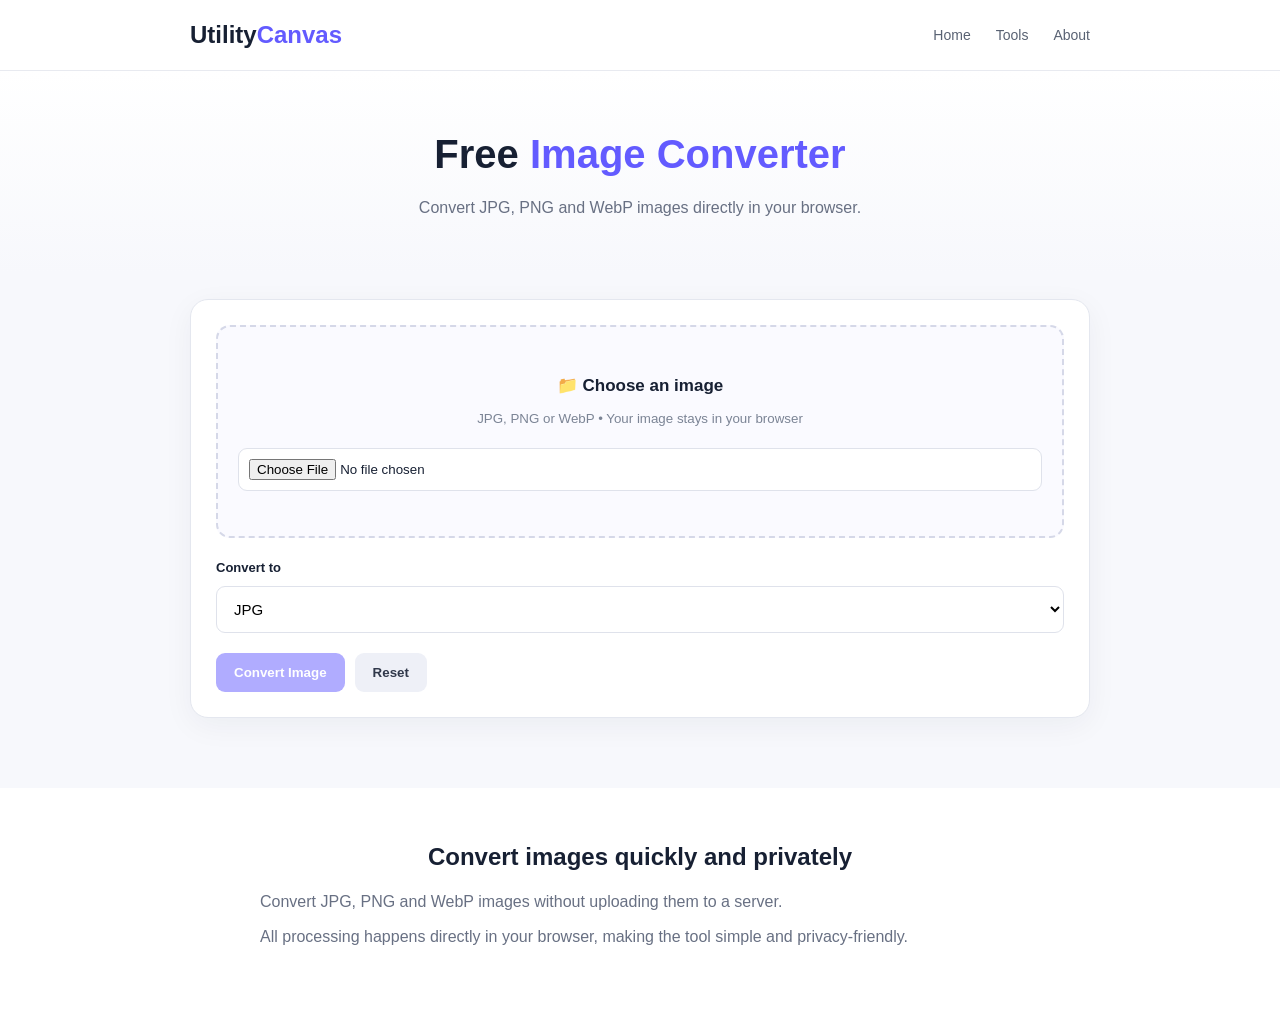
==== converter.html @ 75de2565 "Create converter.html" ====
<!DOCTYPE html>
<html lang="en">
<head>
<meta charset="UTF-8">
<meta name="viewport" content="width=device-width,initial-scale=1.0">

<meta name="description" content="Free online image converter. Convert JPG, PNG and WebP images directly in your browser.">

<title>Image Converter - UtilityCanvas</title>

<style>
*{
box-sizing:border-box;
margin:0;
padding:0
}

body{
font-family:Arial,Helvetica,sans-serif;
background:#f7f8fc;
color:#172033;
line-height:1.6
}

a{
text-decoration:none;
color:inherit
}

.container{
width:min(900px,92%);
margin:auto
}

header{
background:#fff;
border-bottom:1px solid #e8eaf0
}

.nav{
min-height:70px;
display:flex;
align-items:center;
justify-content:space-between
}

.logo{
font-size:24px;
font-weight:800
}

.logo span{
color:#635bff
}

.nav-links{
display:flex;
gap:25px;
font-size:14px;
color:#596273
}

.hero{
padding:60px 0 35px;
text-align:center;
background:linear-gradient(180deg,#fff 0%,#f7f8fc 100%)
}

.hero h1{
font-size:40px;
line-height:1.15
}

.hero h1 span{
color:#635bff
}

.hero p{
max-width:700px;
margin:18px auto;
color:#687083
}

.tool-box{
background:#fff;
border:1px solid #e4e7ef;
border-radius:18px;
padding:25px;
margin:25px auto 70px;
box-shadow:0 8px 30px rgba(20,30,60,.05)
}

.drop{
border:2px dashed #d5d8e8;
border-radius:14px;
padding:45px 20px;
text-align:center;
background:#fafaff
}

.drop strong{
display:block;
font-size:17px;
margin-bottom:6px
}

.drop small{
color:#7b8495
}

.file-input{
display:block;
width:100%;
margin-top:18px;
padding:10px;
border:1px solid #dfe2eb;
border-radius:9px;
background:#fff
}

.preview{
display:none;
margin-top:20px;
text-align:center;
background:#f1f3f8;
border-radius:14px;
padding:15px
}

.preview img{
display:block;
max-width:100%;
max-height:450px;
margin:auto;
border-radius:8px
}

.field{
margin-top:20px
}

.field label{
display:block;
font-size:13px;
font-weight:700;
margin-bottom:7px
}

.field select{
width:100%;
padding:13px;
border:1px solid #dfe2eb;
border-radius:9px;
font-size:15px;
background:#fff
}

.actions{
display:flex;
gap:10px;
margin-top:20px;
flex-wrap:wrap
}

button{
border:0;
border-radius:9px;
padding:12px 18px;
background:#635bff;
color:white;
font-weight:700;
cursor:pointer
}

button.secondary{
background:#eef0f7;
color:#30384a
}

button:disabled{
opacity:.5;
cursor:not-allowed
}

.result{
margin-top:20px;
padding:18px;
background:#f8f9fd;
border-radius:12px;
display:none
}

.stats{
display:grid;
grid-template-columns:repeat(3,1fr);
gap:10px;
margin-top:15px
}

.stat{
background:#fff;
padding:15px;
border-radius:10px;
text-align:center
}

.stat strong{
display:block;
font-size:18px
}

.stat small{
color:#7b8495
}

.info{
padding:50px 0;
background:#fff
}

.info h2{
text-align:center;
margin-bottom:12px
}

.info p{
color:#687083;
max-width:760px;
margin:10px auto
}

@media(max-width:650px){

.hero h1{
font-size:33px
}

.stats{
grid-template-columns:1fr
}

.nav-links{
gap:12px;
font-size:12px
}
}
</style>
</head>

<body>

<header>
<div class="container nav">

<a href="index.html" class="logo">
Utility<span>Canvas</span>
</a>

<div class="nav-links">
<a href="index.html">Home</a>
<a href="index.html#tools">Tools</a>
<a href="index.html#about">About</a>
</div>

</div>
</header>

<section class="hero">

<div class="container">

<h1>
Free <span>Image Converter</span>
</h1>

<p>
Convert JPG, PNG and WebP images directly in your browser.
</p>

</div>

</section>

<main class="container">

<div class="tool-box">

<div class="drop">

<strong>📁 Choose an image</strong>

<small>
JPG, PNG or WebP • Your image stays in your browser
</small>

<input
id="file"
class="file-input"
type="file"
accept=".jpg,.jpeg,.png,.webp,image/jpeg,image/png,image/webp"
>

</div>


<div class="preview" id="previewBox">

<img id="previewImage" alt="Image preview">

</div>


<div class="field">

<label>
Convert to
</label>

<select id="format">

<option value="image/jpeg">
JPG
</option>

<option value="image/png">
PNG
</option>

<option value="image/webp">
WebP
</option>

</select>

</div>


<div class="actions">

<button id="convert" disabled>
Convert Image
</button>

<button id="reset" class="secondary">
Reset
</button>

</div>


<div class="result" id="result">

<strong>
Converted image ready
</strong>

<div class="stats">

<div class="stat">

<strong id="originalSize">
—
</strong>

<small>
Original
</small>

</div>

<div class="stat">

<strong id="newSize">
—
</strong>

<small>
Converted
</small>

</div>

<div class="stat">

<strong id="dimensions">
—
</strong>

<small>
Dimensions
</small>

</div>

</div>


<div class="actions">

<button id="download">
Download Image
</button>

</div>

</div>

</div>

</main>


<section class="info">

<div class="container">

<h2>
Convert images quickly and privately
</h2>

<p>
Convert JPG, PNG and WebP images without uploading them to a server.
</p>

<p>
All processing happens directly in your browser, making the tool simple and privacy-friendly.
</p>

</div>

</section>


<script>

const fileInput =
document.getElementById("file");

const previewBox =
document.getElementById("previewBox");

const previewImage =
document.getElementById("previewImage");

const format =
document.getElementById("format");

const convertBtn =
document.getElementById("convert");

const resetBtn =
document.getElementById("reset");

const result =
document.getElementById("result");

const downloadBtn =
document.getElementById("download");

let image = null;

let originalFile = null;

let convertedBlob = null;


/* =========================
   LOAD IMAGE
========================= */

fileInput.addEventListener(
"change",
function(){

const file =
this.files && this.files[0];

if(!file){
return;
}

if(
file.type !== "image/jpeg" &&
file.type !== "image/png" &&
file.type !== "image/webp"
){

alert(
"Please choose a JPG, PNG or WebP image."
);

fileInput.value = "";

return;

}

originalFile = file;

const reader =
new FileReader();

reader.onload =
function(event){

const img =
new Image();

img.onload =
function(){

image = img;

previewImage.src =
event.target.result;

previewBox.style.display =
"block";

convertBtn.disabled =
false;

result.style.display =
"none";

};

img.onerror =
function(){

alert(
"This image could not be loaded."
);

};

img.src =
event.target.result;

};

reader.onerror =
function(){

alert(
"Unable to read this image."
);

};

reader.readAsDataURL(file);

});


/* =========================
   CONVERT
========================= */

convertBtn.addEventListener(
"click",
function(){

if(!image){
return;
}

const canvas =
document.createElement("canvas");

canvas.width =
image.naturalWidth;

canvas.height =
image.naturalHeight;

const ctx =
canvas.getContext("2d");


/*
 JPG does not support transparency.
 Use white background.
*/

if(format.value === "image/jpeg"){

ctx.fillStyle =
"#ffffff";

ctx.fillRect(
0,
0,
canvas.width,
canvas.height
);

}


ctx.drawImage(
image,
0,
0
);


let quality = 0.92;

if(format.value === "image/png"){
quality = undefined;
}


canvas.toBlob(
function(blob){

if(!blob){

alert(
"Unable to convert this image."
);

return;

}

convertedBlob =
blob;


document.getElementById(
"originalSize"
).textContent =
formatBytes(
originalFile.size
);


document.getElementById(
"newSize"
).textContent =
formatBytes(
blob.size
);


document.getElementById(
"dimensions"
).textContent =
image.naturalWidth +
" × " +
image.naturalHeight +
" px";


result.style.display =
"block";

},
format.value,
quality
);

});


/* =========================
   DOWNLOAD
========================= */

downloadBtn.addEventListener(
"click",
function(){

if(!convertedBlob){
return;
}

let extension =
"jpg";

if(format.value === "image/png"){
extension = "png";
}

if(format.value === "image/webp"){
extension = "webp";
}


const url =
URL.createObjectURL(
convertedBlob
);

const link =
document.createElement("a");

link.href = url;

link.download =
"utilitycanvas-converted." +
extension;

document.body.appendChild(link);

link.click();

link.remove();


setTimeout(
function(){

URL.revokeObjectURL(url);

},
1000
);

});


/* =========================
   RESET
========================= */

resetBtn.addEventListener(
"click",
function(){

fileInput.value = "";

image = null;

originalFile = null;

convertedBlob = null;

previewImage.removeAttribute(
"src"
);

previewBox.style.display =
"none";

result.style.display =
"none";

convertBtn.disabled =
true;

});


/* =========================
   FORMAT BYTES
========================= */

function formatBytes(bytes){

if(bytes < 1024){

return bytes + " B";

}

if(bytes < 1024 * 1024){

return (
bytes / 1024
).toFixed(2) + " KB";

}

return (
bytes / 1024 / 1024
).toFixed(2) + " MB";

}

</script>

</body>
</html>
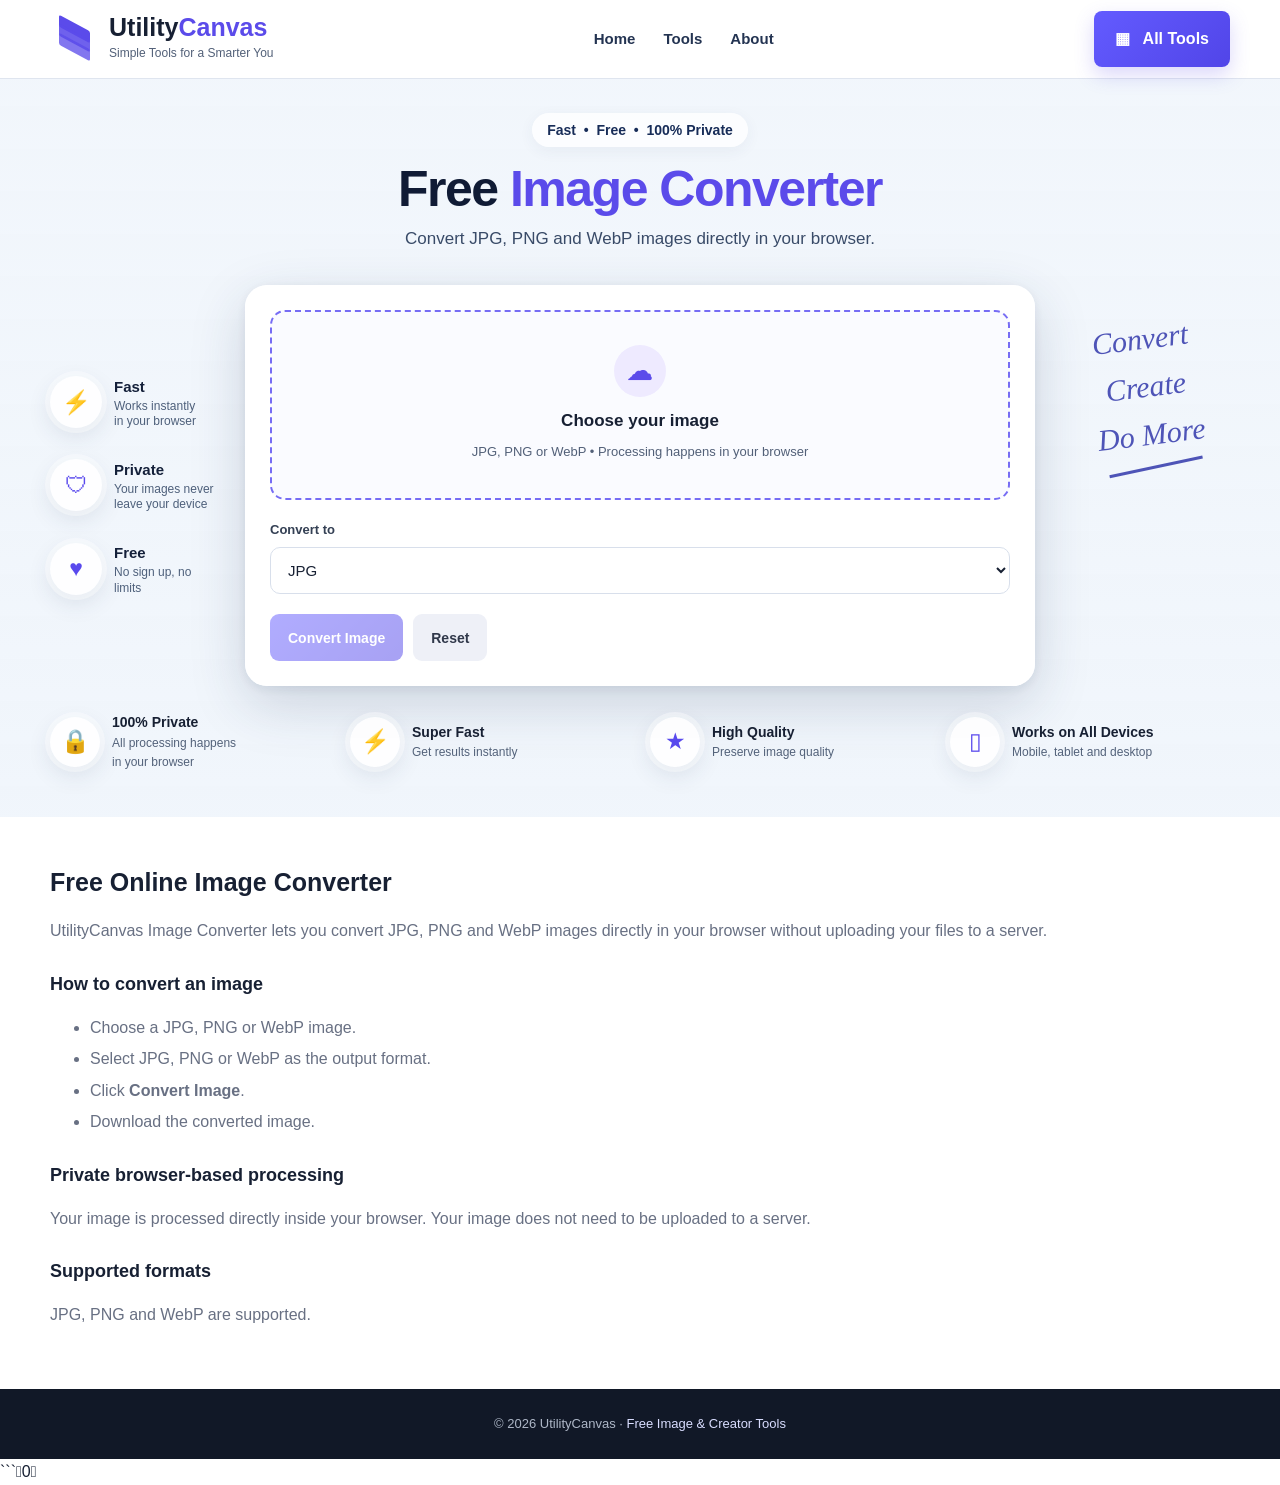
==== commit aff274e0: "Update converter.html" ====
--- a/converter.html
+++ b/converter.html
@@ -2,247 +2,283 @@
 <html lang="en">
 <head>
 <meta charset="UTF-8">
-<meta name="viewport" content="width=device-width,initial-scale=1.0">
-
-<meta name="description" content="Free online image converter. Convert JPG, PNG and WebP images directly in your browser.">
-
-<title>Image Converter - UtilityCanvas</title>
+<meta name="viewport" content="width=device-width, initial-scale=1.0">
+
+<title>Free Image Converter — Convert JPG, PNG & WebP | UtilityCanvas</title>
+<meta name="description" content="Convert JPG, PNG and WebP images online for free. Convert images directly in your browser with fast, private processing.">
+<meta name="robots" content="index, follow">
+<link rel="canonical" href="https://utilitycanvas.pages.dev/converter.html">
 
 <style>
-*{
-box-sizing:border-box;
-margin:0;
-padding:0
-}
-
+*{box-sizing:border-box}
+html{scroll-behavior:smooth}
 body{
-font-family:Arial,Helvetica,sans-serif;
-background:#f7f8fc;
-color:#172033;
-line-height:1.6
-}
-
-a{
-text-decoration:none;
-color:inherit
-}
-
-.container{
-width:min(900px,92%);
-margin:auto
-}
+  margin:0;
+  font-family:Arial,Helvetica,sans-serif;
+  color:#172033;
+  line-height:1.6;
+  background:#fff;
+}
+body::before{
+  content:"";
+  position:fixed;
+  inset:0;
+  z-index:-1;
+  height:850px;
+  background:
+    linear-gradient(rgba(238,244,251,.78),rgba(238,244,251,.86)),
+    url("https://images.unsplash.com/photo-1501785888041-af3ef285b470?auto=format&fit=crop&w=2400&q=85")
+    center/cover no-repeat;
+}
+a{color:inherit;text-decoration:none}
+.container{width:min(1180px,calc(100% - 32px));margin:auto}
 
 header{
-background:#fff;
-border-bottom:1px solid #e8eaf0
-}
-
+  background:rgba(255,255,255,.94);
+  backdrop-filter:blur(14px);
+  -webkit-backdrop-filter:blur(14px);
+  border-bottom:1px solid rgba(220,227,238,.9);
+  position:sticky;
+  top:0;
+  z-index:100;
+}
 .nav{
-min-height:70px;
-display:flex;
-align-items:center;
-justify-content:space-between
-}
-
-.logo{
-font-size:24px;
-font-weight:800
-}
-
-.logo span{
-color:#635bff
-}
-
+  min-height:78px;
+  display:flex;
+  align-items:center;
+  justify-content:space-between;
+  gap:25px;
+}
+.brand{display:flex;align-items:center;gap:11px}
+.brand-icon{
+  width:48px;height:48px;position:relative;
+  display:flex;align-items:center;justify-content:center
+}
+.brand-icon span{
+  position:absolute;width:31px;height:12px;
+  background:#5b4bea;transform:skewY(28deg);border-radius:2px
+}
+.brand-icon span:nth-child(1){top:8px}
+.brand-icon span:nth-child(2){top:17px;opacity:.88}
+.brand-icon span:nth-child(3){top:26px;opacity:.76}
+.brand-text strong{
+  display:block;font-size:25px;line-height:1;color:#172033
+}
+.brand-text strong span{color:#5b4bea}
+.brand-text small{
+  display:block;margin-top:4px;color:#526078;font-size:12px
+}
 .nav-links{
-display:flex;
-gap:25px;
-font-size:14px;
-color:#596273
-}
-
-.hero{
-padding:60px 0 35px;
-text-align:center;
-background:linear-gradient(180deg,#fff 0%,#f7f8fc 100%)
-}
-
+  display:flex;align-items:center;gap:28px;
+  font-size:15px;font-weight:600
+}
+.nav-links a{color:#243452}
+.nav-links a:hover{color:#5b4bea}
+.all-tools{
+  display:inline-flex;align-items:center;gap:9px;
+  padding:15px 21px;border-radius:8px;
+  background:linear-gradient(135deg,#635bff,#5145e8);
+  color:#fff!important;font-weight:700;
+  box-shadow:0 8px 20px rgba(89,72,230,.22)
+}
+
+.hero{padding:34px 0 12px;text-align:center}
+.badge{
+  display:inline-block;padding:6px 15px;border-radius:20px;
+  background:rgba(255,255,255,.78);color:#172c58;
+  font-size:14px;font-weight:700;
+  box-shadow:0 4px 15px rgba(50,70,100,.06)
+}
 .hero h1{
-font-size:40px;
-line-height:1.15
-}
-
-.hero h1 span{
-color:#635bff
-}
-
+  margin:15px 0 8px;font-size:50px;line-height:1.1;
+  letter-spacing:-1.5px;color:#101b35
+}
+.hero h1 span{color:#5b4bea}
 .hero p{
-max-width:700px;
-margin:18px auto;
-color:#687083
+  max-width:700px;margin:0 auto;color:#394b68;font-size:17px
+}
+
+.main-layout{
+  display:grid;
+  grid-template-columns:170px minmax(0,1fr) 170px;
+  gap:25px;
+  align-items:center;
+  margin-top:20px
+}
+.side-features{display:flex;flex-direction:column;gap:28px}
+.feature{display:flex;align-items:center;gap:12px}
+.feature-icon{
+  flex:0 0 52px;width:52px;height:52px;border-radius:50%;
+  display:flex;align-items:center;justify-content:center;
+  background:rgba(255,255,255,.88);color:#5949ed;font-size:23px;
+  box-shadow:0 0 0 5px rgba(255,255,255,.38),0 8px 25px rgba(45,55,90,.12)
+}
+.feature strong{display:block;font-size:15px;color:#14203a}
+.feature small{display:block;font-size:12px;line-height:1.3;color:#4e607b}
+
+.side-note{
+  align-self:start;padding-top:30px;color:#4e54b7;
+  font-size:30px;font-style:italic;font-family:cursive;
+  transform:rotate(-7deg);text-align:center
+}
+.side-note::after{
+  content:"";display:block;width:95px;height:3px;
+  margin:7px auto;background:#4e54b7;transform:rotate(-5deg)
 }
 
 .tool-box{
-background:#fff;
-border:1px solid #e4e7ef;
-border-radius:18px;
-padding:25px;
-margin:25px auto 70px;
-box-shadow:0 8px 30px rgba(20,30,60,.05)
+  background:rgba(255,255,255,.96);
+  border:1px solid rgba(255,255,255,.9);
+  border-radius:22px;
+  padding:24px;
+  box-shadow:0 18px 55px rgba(31,53,90,.18),0 3px 12px rgba(31,53,90,.08)
 }
 
 .drop{
-border:2px dashed #d5d8e8;
-border-radius:14px;
-padding:45px 20px;
-text-align:center;
-background:#fafaff
-}
-
-.drop strong{
-display:block;
-font-size:17px;
-margin-bottom:6px
-}
-
-.drop small{
-color:#7b8495
-}
-
-.file-input{
-display:block;
-width:100%;
-margin-top:18px;
-padding:10px;
-border:1px solid #dfe2eb;
-border-radius:9px;
-background:#fff
-}
-
-.preview{
-display:none;
-margin-top:20px;
-text-align:center;
-background:#f1f3f8;
-border-radius:14px;
-padding:15px
-}
-
-.preview img{
-display:block;
-max-width:100%;
-max-height:450px;
-margin:auto;
-border-radius:8px
-}
-
-.field{
-margin-top:20px
-}
-
+  position:relative;
+  min-height:190px;
+  border:2px dashed #766cf4;
+  border-radius:15px;
+  background:rgba(250,251,255,.94);
+  display:flex;
+  align-items:center;
+  justify-content:center;
+  text-align:center;
+  cursor:pointer;
+  overflow:hidden
+}
+.drop:hover,.drop.dragover{background:#f7f5ff;border-color:#5145e8}
+.drop-content{pointer-events:none}
+.upload-icon{
+  width:52px;height:52px;margin:0 auto 10px;border-radius:50%;
+  background:#eeeaff;color:#5b4bea;display:flex;
+  align-items:center;justify-content:center;font-size:25px;font-weight:bold
+}
+.drop strong{display:block;font-size:17px;margin-bottom:4px}
+.drop small{color:#526078;font-size:13px}
+.drop input{
+  position:absolute;inset:0;width:100%;height:100%;
+  opacity:0;cursor:pointer
+}
+
+.preview-wrap{
+  display:none;margin-top:20px;padding:15px;border-radius:14px;
+  background:#f8faff;border:1px solid #e4e9f2;overflow:hidden
+}
+.preview-wrap.show{display:block}
+.preview-title{font-size:13px;font-weight:700;margin-bottom:10px}
+.preview-image-wrap{
+  width:100%;overflow:hidden;border-radius:10px;
+  background:#222;text-align:center
+}
+#previewImage{
+  display:block;max-width:100%;max-height:430px;
+  margin:auto
+}
+
+.field{margin-top:20px}
 .field label{
-display:block;
-font-size:13px;
-font-weight:700;
-margin-bottom:7px
-}
-
+  display:block;font-size:13px;font-weight:700;
+  color:#344054;margin-bottom:7px
+}
 .field select{
-width:100%;
-padding:13px;
-border:1px solid #dfe2eb;
-border-radius:9px;
-font-size:15px;
-background:#fff
-}
-
-.actions{
-display:flex;
-gap:10px;
-margin-top:20px;
-flex-wrap:wrap
-}
-
+  width:100%;height:47px;padding:0 13px;
+  border:1px solid #d8dfeb;border-radius:10px;
+  background:#fff;color:#172033;font-size:15px;outline:none
+}
+.field select:focus{
+  border-color:#635bff;
+  box-shadow:0 0 0 3px rgba(99,91,255,.10)
+}
+
+.actions{display:flex;gap:10px;margin-top:20px}
 button{
-border:0;
-border-radius:9px;
-padding:12px 18px;
-background:#635bff;
-color:white;
-font-weight:700;
-cursor:pointer
-}
-
-button.secondary{
-background:#eef0f7;
-color:#30384a
-}
-
-button:disabled{
-opacity:.5;
-cursor:not-allowed
-}
+  border:0;border-radius:9px;min-height:47px;padding:12px 18px;
+  background:linear-gradient(135deg,#635bff,#5145e8);
+  color:#fff;font-weight:700;font-size:14px;cursor:pointer
+}
+button:hover{transform:translateY(-1px)}
+button.secondary{background:#eef0f7;color:#30384a}
+button:disabled{opacity:.5;cursor:not-allowed;transform:none}
 
 .result{
-margin-top:20px;
-padding:18px;
-background:#f8f9fd;
-border-radius:12px;
-display:none
-}
-
+  display:none;margin-top:18px;padding:15px;border-radius:13px;
+  background:#f0faf5;border:1px solid #ccebd9
+}
+.result.show{display:block}
+.result h2{margin:0 0 11px;font-size:16px;color:#167447}
 .stats{
-display:grid;
-grid-template-columns:repeat(3,1fr);
-gap:10px;
-margin-top:15px
-}
-
+  display:grid;grid-template-columns:repeat(3,1fr);
+  gap:10px;margin-bottom:12px
+}
 .stat{
-background:#fff;
-padding:15px;
-border-radius:10px;
-text-align:center
-}
-
-.stat strong{
-display:block;
-font-size:18px
-}
-
-.stat small{
-color:#7b8495
-}
-
-.info{
-padding:50px 0;
-background:#fff
-}
-
-.info h2{
-text-align:center;
-margin-bottom:12px
-}
-
-.info p{
-color:#687083;
-max-width:760px;
-margin:10px auto
-}
-
-@media(max-width:650px){
-
-.hero h1{
-font-size:33px
-}
-
-.stats{
-grid-template-columns:1fr
-}
-
-.nav-links{
-gap:12px;
-font-size:12px
-}
+  background:#fff;border:1px solid #e0eee6;
+  border-radius:9px;padding:10px;text-align:center
+}
+.stat strong{display:block;font-size:13px}
+.stat small{display:block;color:#718078;font-size:11px}
+.download{
+  display:block;width:100%;padding:12px;text-align:center;
+  border-radius:9px;background:#168a52;color:#fff;
+  font-weight:700;border:0;cursor:pointer
+}
+
+.bottom-features{
+  display:grid;grid-template-columns:repeat(4,1fr);
+  gap:20px;margin:25px 0 45px
+}
+.bottom-feature{display:flex;align-items:center;gap:12px}
+.bottom-feature .feature-icon{flex:0 0 50px;width:50px;height:50px}
+.bottom-feature strong{display:block;color:#172033;font-size:14px}
+.bottom-feature small{display:block;color:#53627a;font-size:12px}
+
+.info-section{
+  background:#fff;padding:45px 0;position:relative;z-index:5
+}
+.info-section h2{font-size:25px;margin:0 0 14px}
+.info-section h3{font-size:18px;margin:26px 0 7px}
+.info-section p,.info-section li{color:#687083}
+.info-section li{margin-bottom:6px}
+
+footer{
+  position:relative;z-index:5;
+  background:#111827;color:#aeb7c7;
+  text-align:center;padding:25px 16px;font-size:13px
+}
+footer a{color:#d9ddff}
+
+@media(max-width:1100px){
+  .side-note{display:none!important}
+  .main-layout{grid-template-columns:1fr}
+  .side-features{display:none}
+  .tool-box{max-width:760px;margin:20px auto 0}
+  .bottom-features{grid-template-columns:repeat(2,1fr)}
+}
+
+@media(max-width:700px){
+  .container{width:min(100% - 24px,1180px)}
+  .nav{min-height:62px}
+  .brand-icon{width:39px;height:39px}
+  .brand-text strong{font-size:19px}
+  .brand-text small{display:none}
+  .nav-links{gap:12px;font-size:11px}
+  .all-tools{display:none}
+  .hero{padding:28px 0 10px}
+  .hero h1{font-size:34px;letter-spacing:-.8px}
+  .hero p{font-size:14px}
+  .tool-box{padding:15px;border-radius:17px}
+  .drop{min-height:165px}
+  .stats{grid-template-columns:1fr}
+  .bottom-features{grid-template-columns:1fr 1fr;gap:15px}
+}
+
+@media(max-width:430px){
+  .nav-links a:nth-child(3){display:none}
+  .nav-links{gap:9px}
+  .hero h1{font-size:29px}
+  .badge{font-size:12px}
+  .tool-box{padding:12px}
+  .bottom-features{grid-template-columns:1fr}
 }
 </style>
 </head>
@@ -252,535 +288,388 @@
 <header>
 <div class="container nav">
 
-<a href="index.html" class="logo">
-Utility<span>Canvas</span>
+<a class="brand" href="index.html">
+<div class="brand-icon" aria-hidden="true">
+<span></span><span></span><span></span>
+</div>
+<div class="brand-text">
+<strong>Utility<span>Canvas</span></strong>
+<small>Simple Tools for a Smarter You</small>
+</div>
 </a>
 
-<div class="nav-links">
+<nav class="nav-links">
 <a href="index.html">Home</a>
 <a href="index.html#tools">Tools</a>
-<a href="index.html#about">About</a>
-</div>
+<a href="#about">About</a>
+</nav>
+
+<a class="all-tools" href="index.html#tools">▦ &nbsp; All Tools</a>
 
 </div>
 </header>
 
-<section class="hero">
-
+<main>
+
+<section>
+
+<div class="hero">
 <div class="container">
 
-<h1>
-Free <span>Image Converter</span>
-</h1>
-
-<p>
-Convert JPG, PNG and WebP images directly in your browser.
-</p>
-
-</div>
-
-</section>
-
-<main class="container">
+<div class="badge">Fast&nbsp; • &nbsp;Free&nbsp; • &nbsp;100% Private</div>
+
+<h1>Free <span>Image Converter</span></h1>
+
+<p>Convert JPG, PNG and WebP images directly in your browser.</p>
+
+</div>
+</div>
+
+<div class="container">
+
+<div class="main-layout">
+
+<div class="side-features">
+
+<div class="feature">
+<div class="feature-icon">⚡</div>
+<div><strong>Fast</strong><small>Works instantly<br>in your browser</small></div>
+</div>
+
+<div class="feature">
+<div class="feature-icon">🛡</div>
+<div><strong>Private</strong><small>Your images never<br>leave your device</small></div>
+</div>
+
+<div class="feature">
+<div class="feature-icon">♥</div>
+<div><strong>Free</strong><small>No sign up, no limits</small></div>
+</div>
+
+</div>
 
 <div class="tool-box">
 
-<div class="drop">
-
-<strong>📁 Choose an image</strong>
-
-<small>
-JPG, PNG or WebP • Your image stays in your browser
-</small>
+<label class="drop" id="dropZone">
+
+<div class="drop-content">
+
+<div class="upload-icon">☁</div>
+
+<strong>Choose your image</strong>
+
+<small>JPG, PNG or WebP • Processing happens in your browser</small>
+
+</div>
 
 <input
 id="file"
-class="file-input"
 type="file"
 accept=".jpg,.jpeg,.png,.webp,image/jpeg,image/png,image/webp"
 >
 
-</div>
-
-
-<div class="preview" id="previewBox">
-
+</label>
+
+<div class="preview-wrap" id="previewBox">
+
+<div class="preview-title">Image Preview</div>
+
+<div class="preview-image-wrap">
 <img id="previewImage" alt="Image preview">
-
-</div>
-
+</div>
+
+</div>
 
 <div class="field">
 
-<label>
-Convert to
-</label>
+<label for="format">Convert to</label>
 
 <select id="format">
-
-<option value="image/jpeg">
-JPG
-</option>
-
-<option value="image/png">
-PNG
-</option>
-
-<option value="image/webp">
-WebP
-</option>
-
+<option value="image/jpeg">JPG</option>
+<option value="image/png">PNG</option>
+<option value="image/webp">WebP</option>
 </select>
 
 </div>
 
-
 <div class="actions">
 
-<button id="convert" disabled>
-Convert Image
-</button>
-
-<button id="reset" class="secondary">
-Reset
-</button>
-
-</div>
-
+<button id="convert" disabled>Convert Image</button>
+
+<button id="reset" class="secondary">Reset</button>
+
+</div>
 
 <div class="result" id="result">
 
-<strong>
-Converted image ready
-</strong>
+<h2>✓ Converted Image Ready</h2>
 
 <div class="stats">
 
 <div class="stat">
-
-<strong id="originalSize">
-—
-</strong>
-
-<small>
-Original
-</small>
-
+<strong id="originalSize">—</strong>
+<small>Original</small>
 </div>
 
 <div class="stat">
-
-<strong id="newSize">
-—
-</strong>
-
-<small>
-Converted
-</small>
-
+<strong id="newSize">—</strong>
+<small>Converted</small>
 </div>
 
 <div class="stat">
-
-<strong id="dimensions">
-—
-</strong>
-
-<small>
-Dimensions
-</small>
-
-</div>
-
-</div>
-
-
-<div class="actions">
-
-<button id="download">
-Download Image
-</button>
-
-</div>
-
-</div>
-
-</div>
+<strong id="dimensions">—</strong>
+<small>Dimensions</small>
+</div>
+
+</div>
+
+<button id="download" class="download">↓ &nbsp; Download Image</button>
+
+</div>
+
+</div>
+
+<div class="side-note">
+Convert<br>
+Create<br>
+Do More
+</div>
+
+</div>
+
+<div class="bottom-features">
+
+<div class="bottom-feature">
+<div class="feature-icon">🔒</div>
+<div><strong>100% Private</strong><small>All processing happens<br>in your browser</small></div>
+</div>
+
+<div class="bottom-feature">
+<div class="feature-icon">⚡</div>
+<div><strong>Super Fast</strong><small>Get results instantly</small></div>
+</div>
+
+<div class="bottom-feature">
+<div class="feature-icon">★</div>
+<div><strong>High Quality</strong><small>Preserve image quality</small></div>
+</div>
+
+<div class="bottom-feature">
+<div class="feature-icon">▯</div>
+<div><strong>Works on All Devices</strong><small>Mobile, tablet and desktop</small></div>
+</div>
+
+</div>
+
+</div>
+
+</section>
+
+<section class="info-section" id="about">
+
+<div class="container">
+
+<h2>Free Online Image Converter</h2>
+
+<p>UtilityCanvas Image Converter lets you convert JPG, PNG and WebP images directly in your browser without uploading your files to a server.</p>
+
+<h3>How to convert an image</h3>
+
+<ul>
+<li>Choose a JPG, PNG or WebP image.</li>
+<li>Select JPG, PNG or WebP as the output format.</li>
+<li>Click <strong>Convert Image</strong>.</li>
+<li>Download the converted image.</li>
+</ul>
+
+<h3>Private browser-based processing</h3>
+
+<p>Your image is processed directly inside your browser. Your image does not need to be uploaded to a server.</p>
+
+<h3>Supported formats</h3>
+
+<p>JPG, PNG and WebP are supported.</p>
+
+</div>
+
+</section>
 
 </main>
 
-
-<section class="info">
-
-<div class="container">
-
-<h2>
-Convert images quickly and privately
-</h2>
-
-<p>
-Convert JPG, PNG and WebP images without uploading them to a server.
-</p>
-
-<p>
-All processing happens directly in your browser, making the tool simple and privacy-friendly.
-</p>
-
-</div>
-
-</section>
-
+<footer>
+© 2026 UtilityCanvas · <a href="index.html">Free Image & Creator Tools</a>
+</footer>
 
 <script>
-
-const fileInput =
-document.getElementById("file");
-
-const previewBox =
-document.getElementById("previewBox");
-
-const previewImage =
-document.getElementById("previewImage");
-
-const format =
-document.getElementById("format");
-
-const convertBtn =
-document.getElementById("convert");
-
-const resetBtn =
-document.getElementById("reset");
-
-const result =
-document.getElementById("result");
-
-const downloadBtn =
-document.getElementById("download");
-
-let image = null;
-
-let originalFile = null;
-
-let convertedBlob = null;
-
-
-/* =========================
-   LOAD IMAGE
-========================= */
-
-fileInput.addEventListener(
-"change",
-function(){
-
-const file =
-this.files && this.files[0];
-
-if(!file){
+const fileInput=document.getElementById("file");
+const dropZone=document.getElementById("dropZone");
+const previewBox=document.getElementById("previewBox");
+const previewImage=document.getElementById("previewImage");
+const format=document.getElementById("format");
+const convertBtn=document.getElementById("convert");
+const resetBtn=document.getElementById("reset");
+const result=document.getElementById("result");
+const downloadBtn=document.getElementById("download");
+
+let image=null;
+let originalFile=null;
+let convertedBlob=null;
+
+fileInput.addEventListener("change",function(){
+const file=this.files&&this.files[0];
+if(!file)return;
+
+if(!["image/jpeg","image/png","image/webp"].includes(file.type)){
+alert("Please choose a JPG, PNG or WebP image.");
+fileInput.value="";
 return;
 }
 
-if(
-file.type !== "image/jpeg" &&
-file.type !== "image/png" &&
-file.type !== "image/webp"
-){
-
-alert(
-"Please choose a JPG, PNG or WebP image."
-);
-
-fileInput.value = "";
-
+originalFile=file;
+
+const reader=new FileReader();
+
+reader.onload=function(event){
+const img=new Image();
+
+img.onload=function(){
+image=img;
+previewImage.src=event.target.result;
+previewBox.classList.add("show");
+convertBtn.disabled=false;
+result.classList.remove("show");
+};
+
+img.onerror=function(){
+alert("This image could not be loaded.");
+};
+
+img.src=event.target.result;
+};
+
+reader.onerror=function(){
+alert("Unable to read this image.");
+};
+
+reader.readAsDataURL(file);
+});
+
+dropZone.addEventListener("dragover",function(e){
+e.preventDefault();
+dropZone.classList.add("dragover");
+});
+
+dropZone.addEventListener("dragleave",function(){
+dropZone.classList.remove("dragover");
+});
+
+dropZone.addEventListener("drop",function(e){
+e.preventDefault();
+dropZone.classList.remove("dragover");
+
+if(e.dataTransfer.files&&e.dataTransfer.files[0]){
+fileInput.files=e.dataTransfer.files;
+fileInput.dispatchEvent(new Event("change"));
+}
+});
+
+convertBtn.addEventListener("click",function(){
+
+if(!image)return;
+
+const canvas=document.createElement("canvas");
+
+canvas.width=image.naturalWidth;
+canvas.height=image.naturalHeight;
+
+const ctx=canvas.getContext("2d");
+
+if(format.value==="image/jpeg"){
+ctx.fillStyle="#ffffff";
+ctx.fillRect(0,0,canvas.width,canvas.height);
+}
+
+ctx.drawImage(image,0,0);
+
+const quality=format.value==="image/png"
+?undefined
+:0.92;
+
+canvas.toBlob(function(blob){
+
+if(!blob){
+alert("Unable to convert this image.");
 return;
-
-}
-
-originalFile = file;
-
-const reader =
-new FileReader();
-
-reader.onload =
-function(event){
-
-const img =
-new Image();
-
-img.onload =
-function(){
-
-image = img;
-
-previewImage.src =
-event.target.result;
-
-previewBox.style.display =
-"block";
-
-convertBtn.disabled =
-false;
-
-result.style.display =
-"none";
-
-};
-
-img.onerror =
-function(){
-
-alert(
-"This image could not be loaded."
-);
-
-};
-
-img.src =
-event.target.result;
-
-};
-
-reader.onerror =
-function(){
-
-alert(
-"Unable to read this image."
-);
-
-};
-
-reader.readAsDataURL(file);
+}
+
+convertedBlob=blob;
+
+document.getElementById("originalSize").textContent=
+formatBytes(originalFile.size);
+
+document.getElementById("newSize").textContent=
+formatBytes(blob.size);
+
+document.getElementById("dimensions").textContent=
+image.naturalWidth+" × "+image.naturalHeight+" px";
+
+result.classList.add("show");
+
+},format.value,quality);
 
 });
 
-
-/* =========================
-   CONVERT
-========================= */
-
-convertBtn.addEventListener(
-"click",
-function(){
-
-if(!image){
-return;
-}
-
-const canvas =
-document.createElement("canvas");
-
-canvas.width =
-image.naturalWidth;
-
-canvas.height =
-image.naturalHeight;
-
-const ctx =
-canvas.getContext("2d");
-
-
-/*
- JPG does not support transparency.
- Use white background.
-*/
-
-if(format.value === "image/jpeg"){
-
-ctx.fillStyle =
-"#ffffff";
-
-ctx.fillRect(
-0,
-0,
-canvas.width,
-canvas.height
-);
-
-}
-
-
-ctx.drawImage(
-image,
-0,
-0
-);
-
-
-let quality = 0.92;
-
-if(format.value === "image/png"){
-quality = undefined;
-}
-
-
-canvas.toBlob(
-function(blob){
-
-if(!blob){
-
-alert(
-"Unable to convert this image."
-);
-
-return;
-
-}
-
-convertedBlob =
-blob;
-
-
-document.getElementById(
-"originalSize"
-).textContent =
-formatBytes(
-originalFile.size
-);
-
-
-document.getElementById(
-"newSize"
-).textContent =
-formatBytes(
-blob.size
-);
-
-
-document.getElementById(
-"dimensions"
-).textContent =
-image.naturalWidth +
-" × " +
-image.naturalHeight +
-" px";
-
-
-result.style.display =
-"block";
-
-},
-format.value,
-quality
-);
+downloadBtn.addEventListener("click",function(){
+
+if(!convertedBlob)return;
+
+let extension="jpg";
+
+if(format.value==="image/png")extension="png";
+if(format.value==="image/webp")extension="webp";
+
+const url=URL.createObjectURL(convertedBlob);
+const link=document.createElement("a");
+
+link.href=url;
+link.download="utilitycanvas-converted."+extension;
+
+document.body.appendChild(link);
+link.click();
+link.remove();
+
+setTimeout(function(){
+URL.revokeObjectURL(url);
+},1000);
 
 });
 
-
-/* =========================
-   DOWNLOAD
-========================= */
-
-downloadBtn.addEventListener(
-"click",
-function(){
-
-if(!convertedBlob){
-return;
-}
-
-let extension =
-"jpg";
-
-if(format.value === "image/png"){
-extension = "png";
-}
-
-if(format.value === "image/webp"){
-extension = "webp";
-}
-
-
-const url =
-URL.createObjectURL(
-convertedBlob
-);
-
-const link =
-document.createElement("a");
-
-link.href = url;
-
-link.download =
-"utilitycanvas-converted." +
-extension;
-
-document.body.appendChild(link);
-
-link.click();
-
-link.remove();
-
-
-setTimeout(
-function(){
-
-URL.revokeObjectURL(url);
-
-},
-1000
-);
+resetBtn.addEventListener("click",function(){
+
+fileInput.value="";
+image=null;
+originalFile=null;
+convertedBlob=null;
+
+previewImage.removeAttribute("src");
+previewBox.classList.remove("show");
+result.classList.remove("show");
+convertBtn.disabled=true;
 
 });
 
-
-/* =========================
-   RESET
-========================= */
-
-resetBtn.addEventListener(
-"click",
-function(){
-
-fileInput.value = "";
-
-image = null;
-
-originalFile = null;
-
-convertedBlob = null;
-
-previewImage.removeAttribute(
-"src"
-);
-
-previewBox.style.display =
-"none";
-
-result.style.display =
-"none";
-
-convertBtn.disabled =
-true;
-
-});
-
-
-/* =========================
-   FORMAT BYTES
-========================= */
-
 function formatBytes(bytes){
 
-if(bytes < 1024){
-
-return bytes + " B";
-
-}
-
-if(bytes < 1024 * 1024){
-
-return (
-bytes / 1024
-).toFixed(2) + " KB";
-
-}
-
-return (
-bytes / 1024 / 1024
-).toFixed(2) + " MB";
-
-}
-
+if(bytes<1024)return bytes+" B";
+
+if(bytes<1024*1024)
+return (bytes/1024).toFixed(2)+" KB";
+
+return (bytes/1024/1024).toFixed(2)+" MB";
+
+}
 </script>
 
 </body>
 </html>
+```0
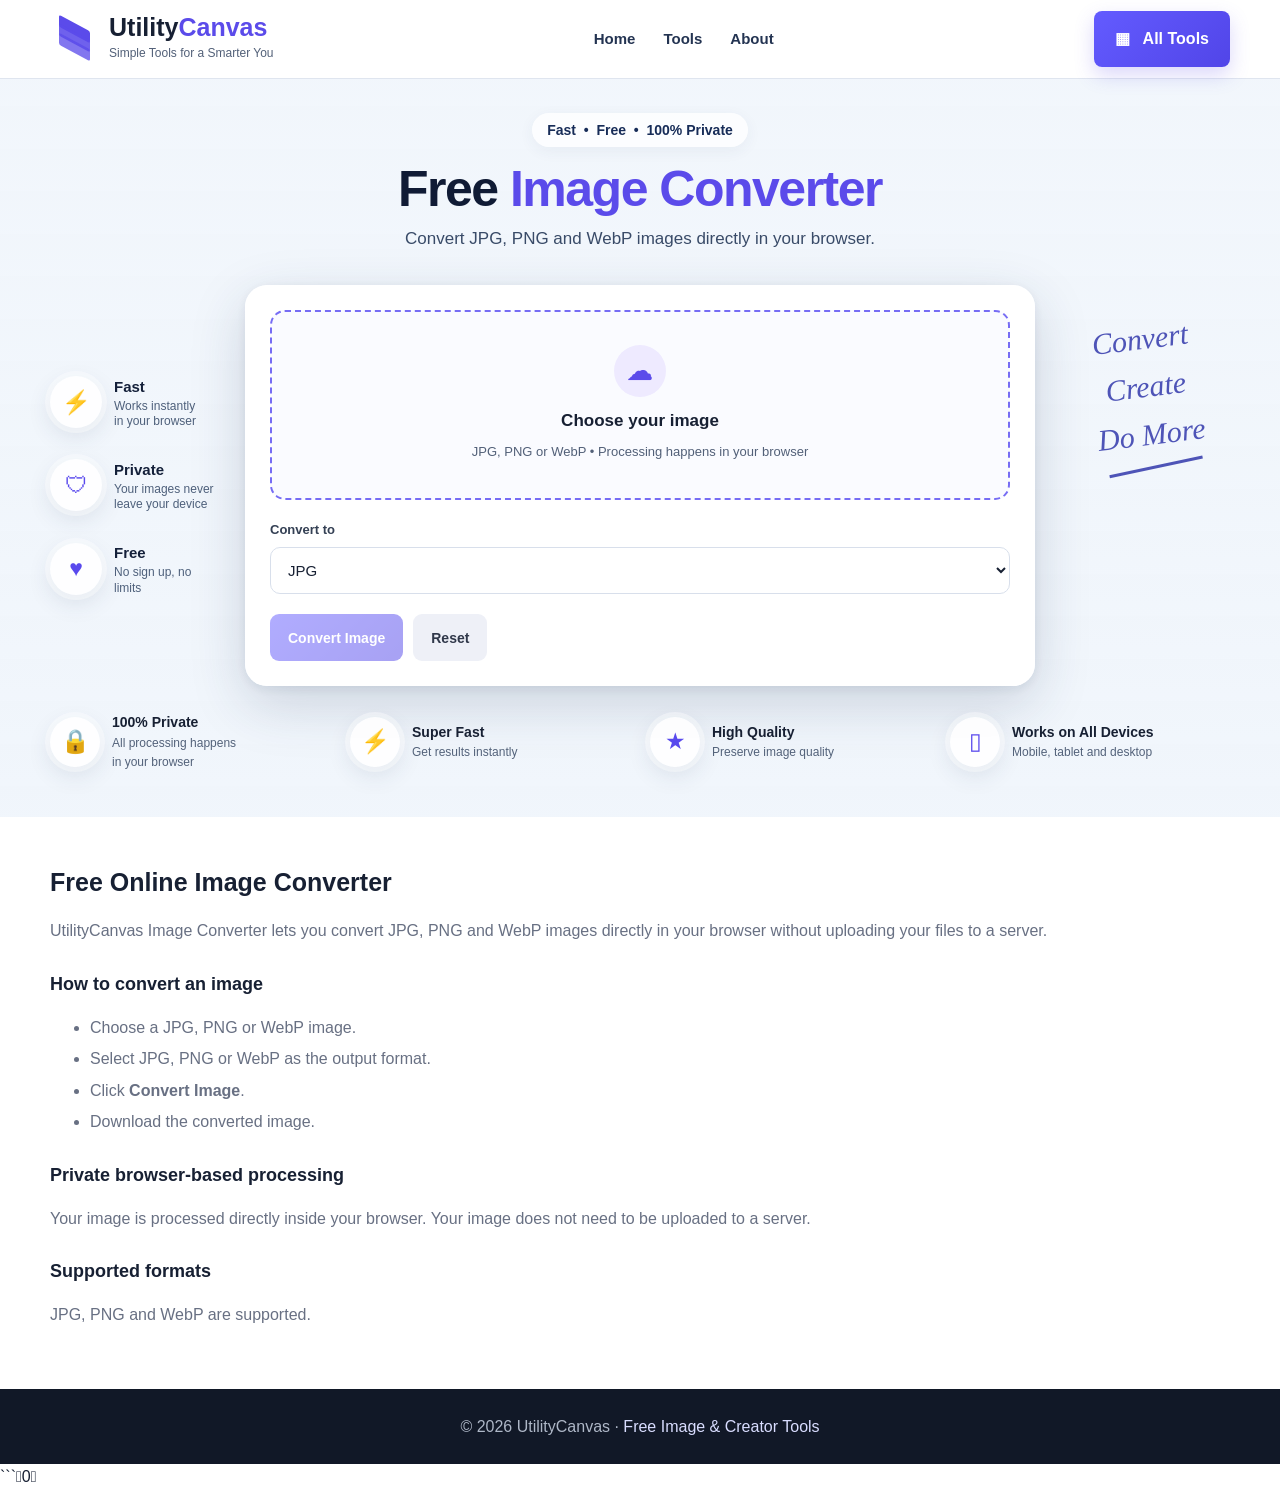
==== commit b22c0007: "Update converter.html" ====
--- a/converter.html
+++ b/converter.html
@@ -18,6 +18,9 @@
   color:#172033;
   line-height:1.6;
   background:#fff;
+  min-height:100vh;
+display:flex;
+flex-direction:column;
 }
 body::before{
   content:"";
@@ -244,6 +247,7 @@
   position:relative;z-index:5;
   background:#111827;color:#aeb7c7;
   text-align:center;padding:25px 16px;font-size:13px
+  margin-top:auto;
 }
 footer a{color:#d9ddff}
 
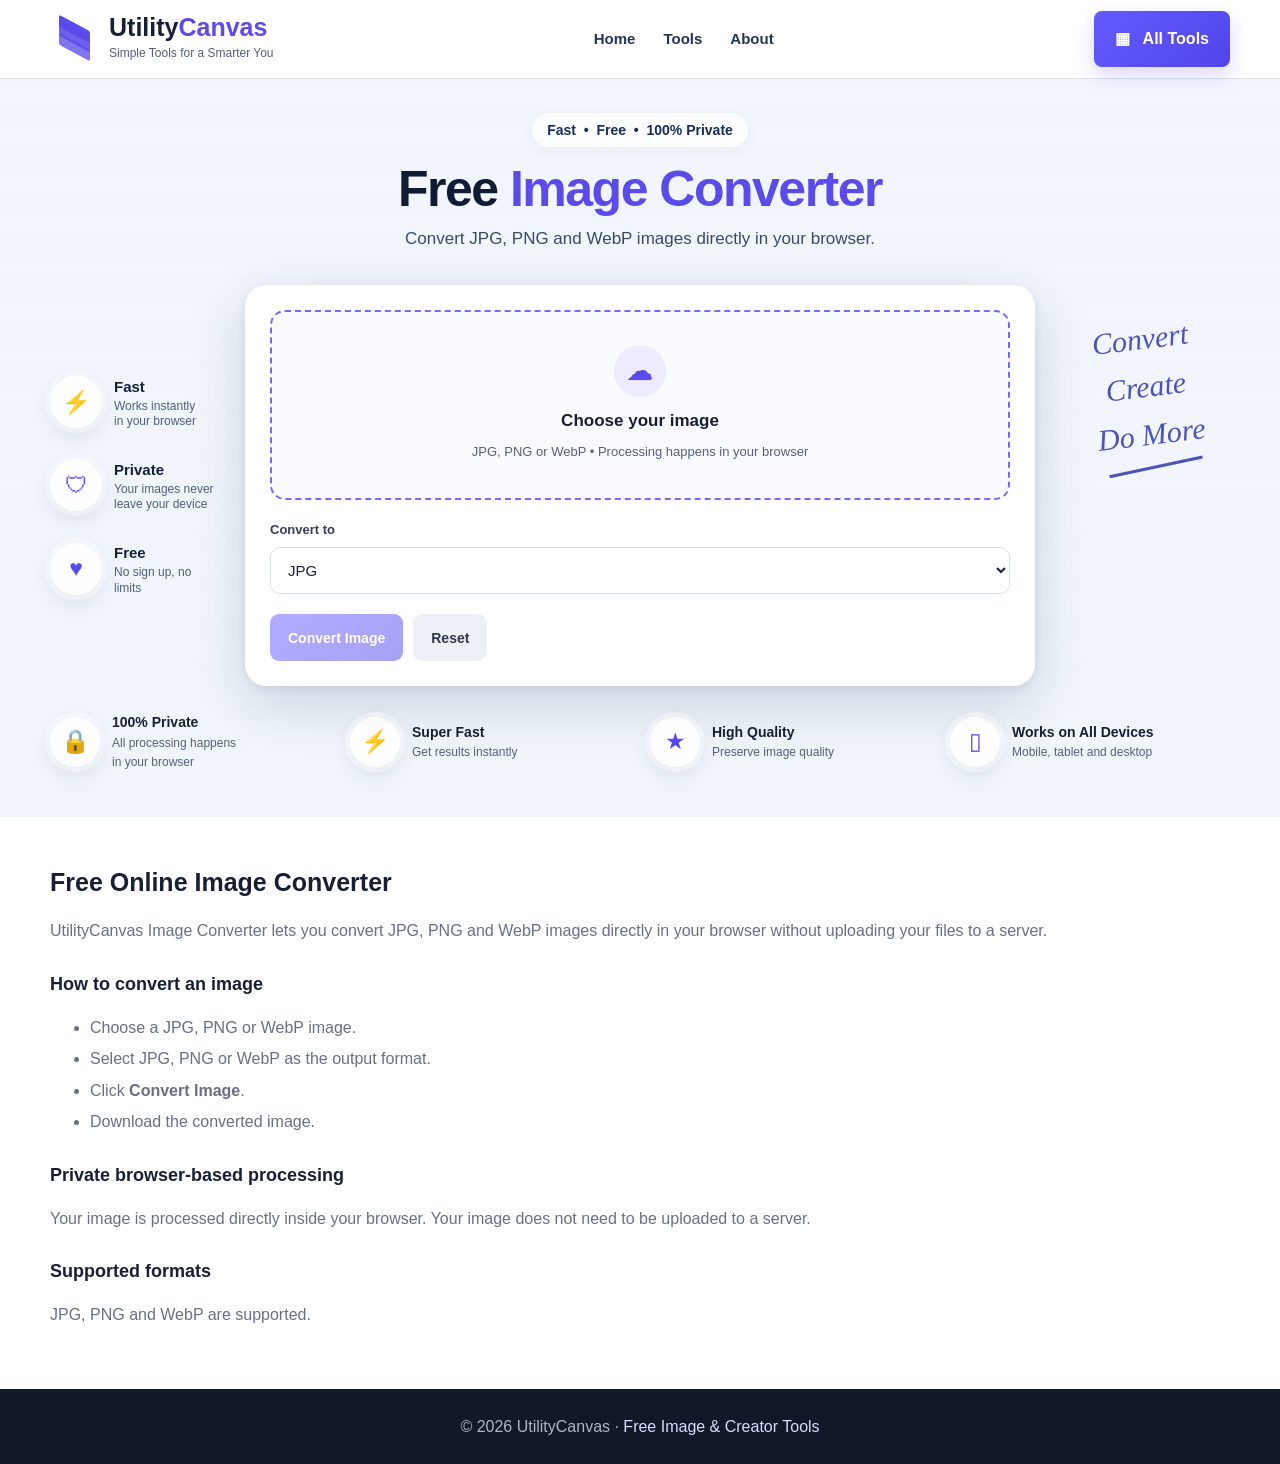
==== commit 2fe4201f: "Update converter.html" ====
--- a/converter.html
+++ b/converter.html
@@ -676,4 +676,3 @@
 
 </body>
 </html>
-```0
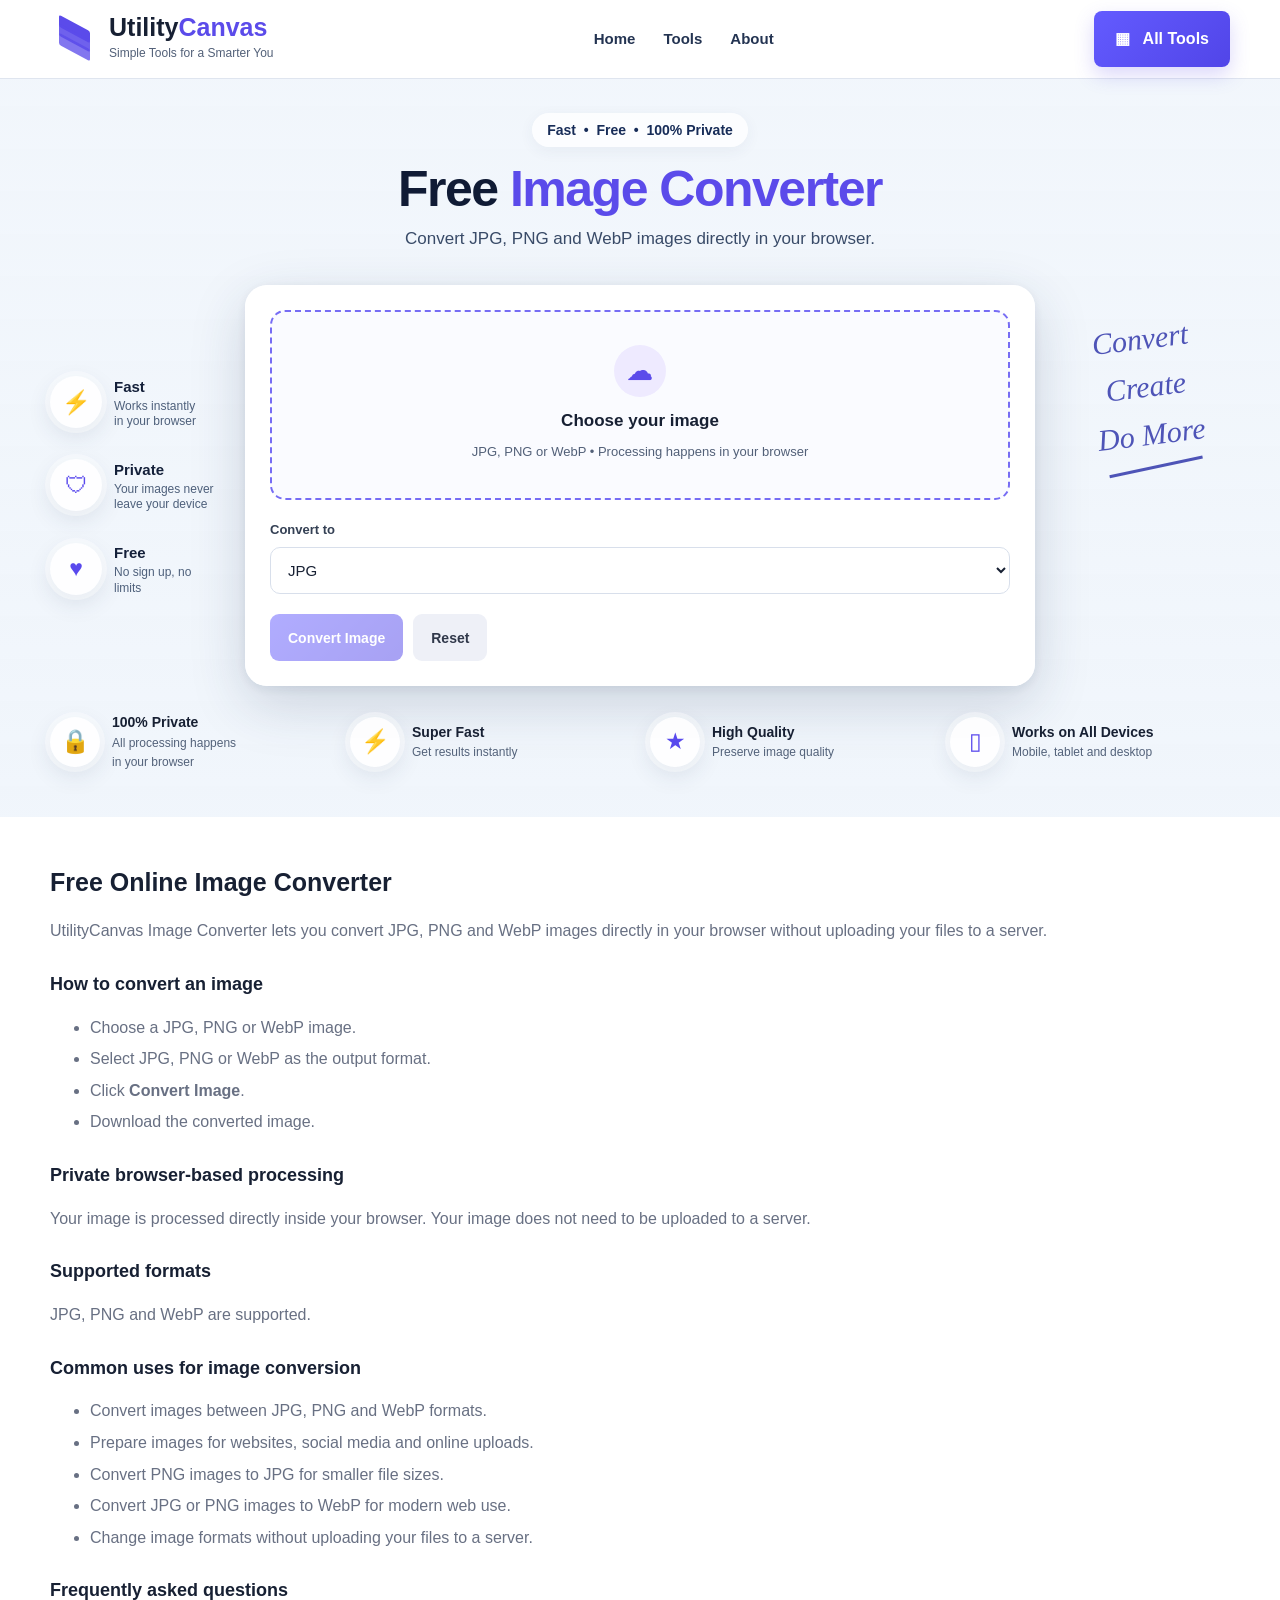
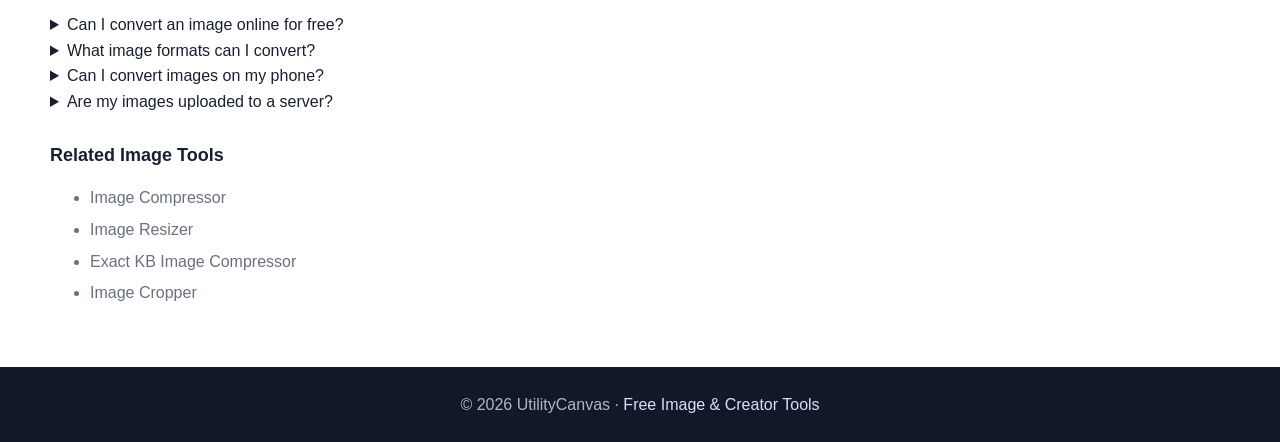
==== commit 23007014: "Update converter.html" ====
--- a/converter.html
+++ b/converter.html
@@ -304,7 +304,7 @@
 
 <nav class="nav-links">
 <a href="index.html">Home</a>
-<a href="index.html#tools">Tools</a>
+ <a href="tools.html">Tools</a>
 <a href="#about">About</a>
 </nav>
 
@@ -494,6 +494,54 @@
 
 <p>JPG, PNG and WebP are supported.</p>
 
+  <h3>
+  Common uses for image conversion
+</h3>
+<ul>
+  <li>Convert images between JPG, PNG and WebP formats.</li>
+  <li>Prepare images for websites, social media and online uploads.</li>
+  <li>Convert PNG images to JPG for smaller file sizes.</li>
+  <li>Convert JPG or PNG images to WebP for modern web use.</li>
+  <li>Change image formats without uploading your files to a server.</li>
+</ul>
+
+<h3>
+  Frequently asked questions
+</h3>
+<details>
+  <summary>Can I convert an image online for free?</summary>
+  <p>
+    Yes. UtilityCanvas lets you convert JPG, PNG and WebP images directly in your browser for free.
+  </p>
+</details>
+<details>
+  <summary>What image formats can I convert?</summary>
+  <p>
+    The Image Converter supports JPG, PNG and WebP formats.
+  </p>
+</details>
+<details>
+  <summary>Can I convert images on my phone?</summary>
+  <p>
+    Yes. The Image Converter works in modern mobile browsers as well as on tablets and desktop devices.
+  </p>
+</details>
+<details>
+  <summary>Are my images uploaded to a server?</summary>
+  <p>
+    No. Image processing happens directly in your browser, so your image does not need to be uploaded to a server.
+  </p>
+</details>
+
+<h3>
+  Related Image Tools
+</h3>
+<ul>
+  <li><a href="index.html#compressor">Image Compressor</a></li>
+  <li><a href="resizer.html">Image Resizer</a></li>
+  <li><a href="kb.html">Exact KB Image Compressor</a></li>
+  <li><a href="cropper.html">Image Cropper</a></li>
+</ul>
 </div>
 
 </section>
